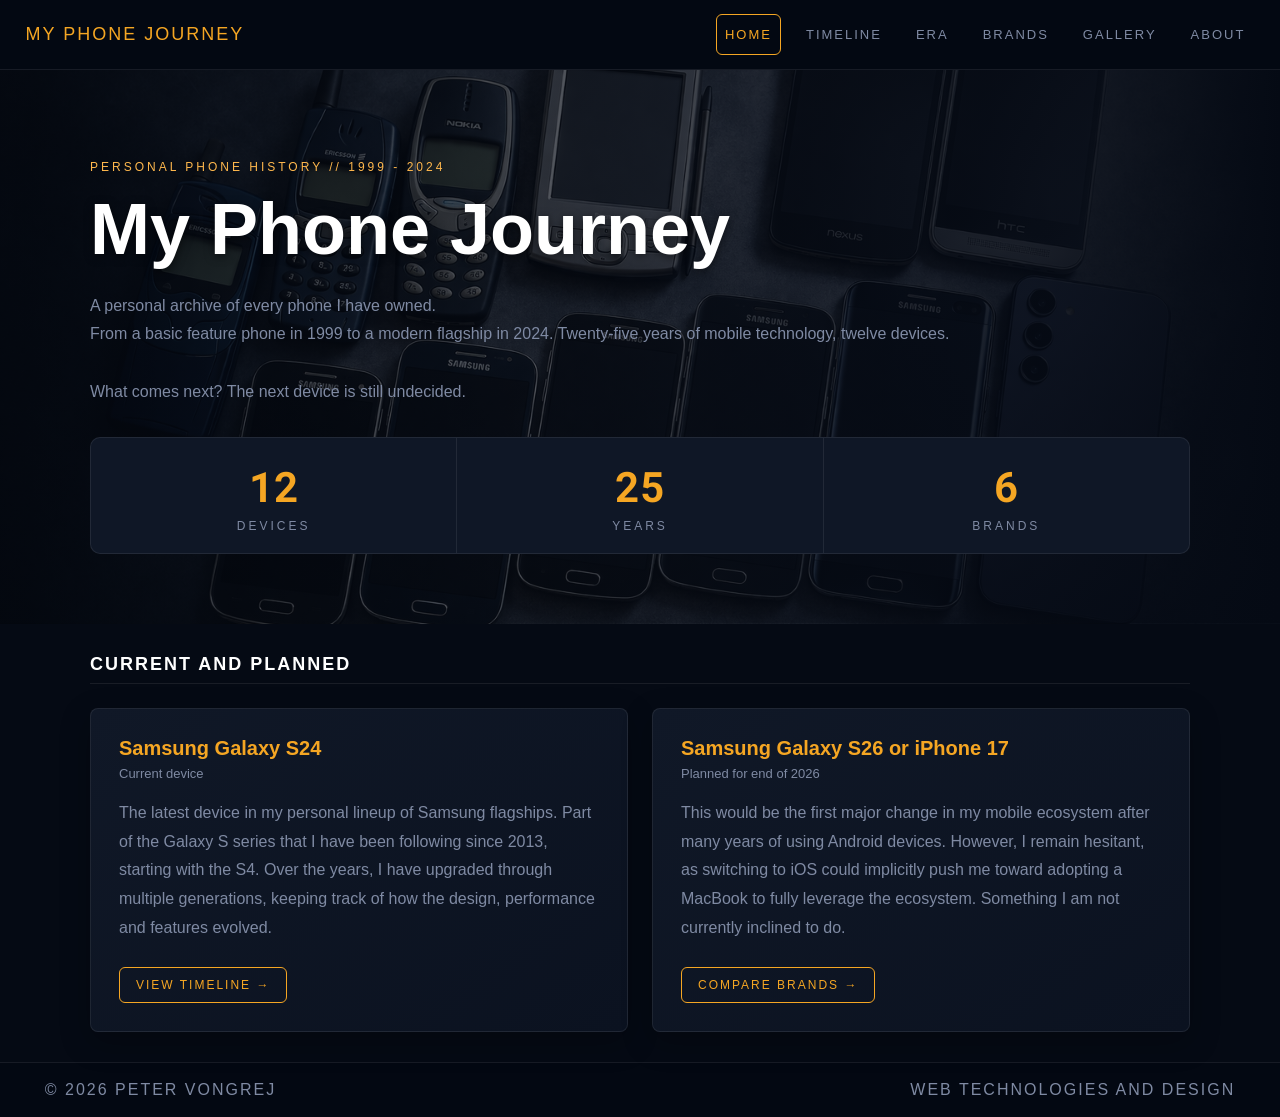
==== index.html @ 90888c67 "feature: Add footer and improve homepage layout and styling" ====
<!doctype html>
<html lang="en">
<head>
    <meta charset="UTF-8">
    <meta name="viewport" content="width=device-width, user-scalable=no, initial-scale=1.0, maximum-scale=1.0, minimum-scale=1.0">
    <title>Peter Vongrej - My Phone Journey</title>
    <link rel="stylesheet" href="css/styles.css">
    <link href="https://fonts.googleapis.com/css2?family=Roboto+Mono:wght@400;700&display=swap" rel="stylesheet">
</head>
<body>

<header class="header">
    <div class="header-container">
        <div class="header-title">My Phone Journey</div>
        <nav class="navigation">
            <a href="index.html" class="active">Home</a>
            <a href="timeline.html">Timeline</a>
            <a href="era.html">Era</a>
            <a href="brands.html">Brands</a>
            <a href="gallery.html">Gallery</a>
            <a href="about.html">About</a>
        </nav>
    </div>
</header>

<main>
    <section class="main">
        <div class="main-container">
            <p class="main-overline">Personal phone history // 1999 - 2024</p>

            <h1 class="main-title">
                My Phone Journey
            </h1>

            <p class="main-description">
                A personal archive of every phone I have owned.<br>
                From a basic feature phone in 1999 to a modern flagship in 2024. Twenty-five years of mobile technology, twelve devices.<br><br>
                What comes next? The next device is still undecided.
            </p>

            <div class="main-stats">
                <div class="main-stats-item">
                    <div class="main-stats-number">12</div>
                    <div class="main-stats-label">Devices</div>
                </div>

                <div class="main-stats-item">
                    <div class="main-stats-number">25</div>
                    <div class="main-stats-label">Years</div>
                </div>

                <div class="main-stats-item">
                    <div class="main-stats-number">6</div>
                    <div class="main-stats-label">Brands</div>
                </div>
            </div>

        </div>
    </section>

    <section class="devices">
        <div class="devices-container">
            <h2 class="devices-title">Current and Planned</h2>
            <div class="devices-divider"></div>

            <div class="devices-grid">
                <article class="devices-card">
                    <h3 class="devices-card-title">Samsung Galaxy S24</h3>
                    <p class="devices-card-meta">Current device</p>

                    <p class="devices-card-description">
                        The latest device in my personal lineup of Samsung flagships.
                        Part of the Galaxy S series that I have been following since 2013, starting with the S4.
                        Over the years, I have upgraded through multiple generations, keeping track of how the design, performance and features evolved.
                    </p>

                    <a href="timeline.html" class="devices-card-button">
                        View timeline →
                    </a>
                </article>

                <article class="devices-card">
                    <h3 class="devices-card-title">Samsung Galaxy S26 or iPhone 17</h3>
                    <p class="devices-card-meta">Planned for end of 2026</p>

                    <p class="devices-card-description">
                        This would be the first major change in my mobile ecosystem after many years of using Android devices.
                        However, I remain hesitant, as switching to iOS could implicitly push me toward adopting a MacBook to fully leverage the ecosystem.
                        Something I am not currently inclined to do.
                    </p>

                    <a href="brands.html" class="devices-card-button">
                        Compare brands →
                    </a>
                </article>
            </div>
        </div>
    </section>
</main>

<footer class="footer">
    <div class="footer-container">
        <div class="footer-left">© 2026 Peter Vongrej</div>
        <div class="footer-right">Web Technologies and Design</div>
    </div>
</footer>

</body>
</html>
---- css/styles.css ----
* {
    margin: 0;
    padding: 0;
    box-sizing: border-box;
}

body {
    font-family: Tahoma, Arial, sans-serif;
    background-color: #030812;
    color: #eaeaea;

}

.header {
    background-color: #030812;
    border-bottom: 1px solid #ffffff14;
    padding: 14px 0;
    text-transform: uppercase;
}

.header-container {
    width: 96%;
    max-width: 1600px;
    margin: 0 auto;

    display: flex;
    justify-content: space-between;
    align-items: center;
}

.header-title {
    color: #f5a623;
    font-size: 18px;
    letter-spacing: 2px;
    font-weight: normal;
}

.navigation {
    display: flex;
    align-items: center;
    gap: 16px;
}

.navigation a {
    color: #7f8aa3;
    text-decoration: none;
    font-size: 13px;
    letter-spacing: 2px;
    text-transform: uppercase;
    padding: 12px 8px;
    transition: 0.2s;
    border: 1px solid transparent;
    border-radius: 6px;
}

.navigation a:hover {
    color: #f5a623;
    border-color: #f5a623;
}

.navigation a.active {
    color: #f5a623;
    border: 1px solid #f5a623;
    border-radius: 6px;
}

.main {
    min-height: 520px;
    padding: 90px 0 70px 0;
    background-image:
            linear-gradient(to right, #050a14aa 40%, #050a14cc 60%, #050a14ff 100%),
            url("../images/main-bg.jpg");
    background-size: cover;
    background-position: center;
    background-repeat: no-repeat;
}

.main-container {
    width: 90%;
    max-width: 1100px;
    margin: 0 auto;
}

.main-overline {
    color: #ffb84d;
    font-size: 12px;
    text-transform: uppercase;
    letter-spacing: 3px;
    margin-bottom: 18px;
}

.main-title {
    color: #ffffff;
    font-size: 72px;
    line-height: 1.05;
    font-weight: bold;
    margin-bottom: 24px;
    text-shadow: 0 2px 10px #00000088;
}

.main-description {
    max-width: 900px;
    color: #7f8aa3;
    font-size: 16px;
    line-height: 1.8;
    margin-bottom: 20px;
}

.main-stats {
    display: flex;
    background-color: #0f1726;
    border: 1px solid #ffffff14;
    border-radius: 10px;
    overflow: hidden;
    margin-top: 30px;
}

.main-stats-item {
    flex: 1;
    text-align: center;
    padding: 20px 20px;
    border-right: 1px solid #ffffff14;
}

.main-stats-item:hover {
    background-color: #ffffff05;
}

.main-stats-item:last-child {
    border-right: none;
}

.main-stats-number {
    color: #f5a623;
    font-family: 'Roboto Mono', monospace;
    font-size: 42px;
    font-weight: bold;
    margin-bottom: 6px;
}

.main-stats-label {
    color: #7f8aa3;
    font-size: 12px;
    text-transform: uppercase;
    letter-spacing: 3px;
}

.devices {
    padding: 30px 0;
    background-color: #050a14;
}

.devices-container {
    width: 90%;
    max-width: 1100px;
    margin: 0 auto;
}

.devices-title {
    color: #ffffff;
    font-size: 18px;
    letter-spacing: 2px;
    text-transform: uppercase;
    margin-bottom: 8px;
}

.devices-divider {
    height: 1px;
    background-color: #ffffff14;
    margin-bottom: 24px;
}

.devices-grid {
    display: flex;
    gap: 24px;
}

.devices-card {
    flex: 1;
    background: linear-gradient(145deg, #101827, #0b1220);
    border: 1px solid #ffffff14;
    border-radius: 8px;
    padding: 28px;
    box-shadow: 0 10px 30px #00000040;
    transition: 0.2s;
    min-height: 260px;
    display: flex;
    flex-direction: column;
    }

.devices-card:hover {
    border-color: #f5a623;
    transform: translateY(-4px);
}

.devices-card-title {
    color: #f5a623;
    font-size: 20px;
    margin-bottom: 6px;
}

.devices-card-meta {
    color: #7f8aa3;
    font-size: 13px;
    margin-bottom: 18px;
}

.devices-card-description {
    color: #7f8aa3;
    font-size: 16px;
    line-height: 1.8;
    margin-bottom: 24px;
}

.devices-card-button {
    display: inline-block;
    color: #f5a623;
    text-decoration: none;
    text-transform: uppercase;
    letter-spacing: 2px;
    font-size: 12px;
    padding: 10px 16px;
    border: 1px solid #f5a623;
    border-radius: 6px;
    transition: 0.2s;

    margin-top: auto;
    align-self: flex-start;
}

.devices-card-button:hover {
    background-color: #f5a623;
    color: #050a14;
}

.footer {
    background: #030812;
    color: #7f8aa3;
    font-size: 16px;
    padding: 18px 20px;
    border-top: 1px solid #ffffff14;
    text-transform: uppercase;
    letter-spacing: 2px;
}

.footer-container {
    width: 96%;
    max-width: 1600px;
    margin: 0 auto;
    display: flex;
    justify-content: space-between;
    align-items: center;
}

@media (max-width: 800px) {
    .devices-grid {
        flex-direction: column;
    }
}
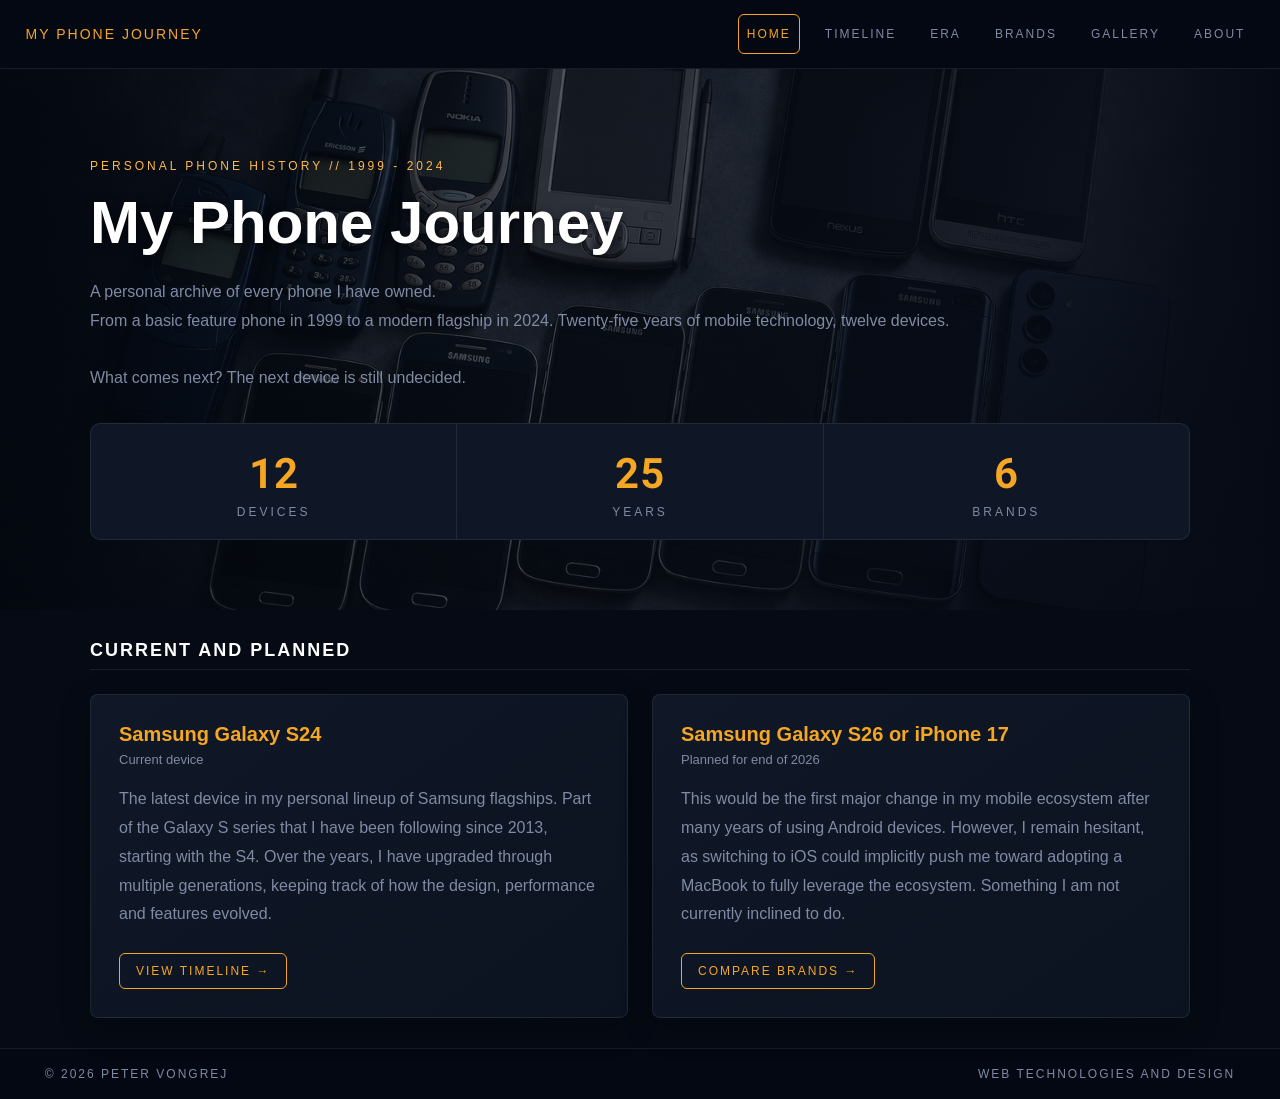
==== commit d6fb801d: "style: Add favicon to all pages" ====
--- a/index.html
+++ b/index.html
@@ -6,6 +6,7 @@
     <title>Peter Vongrej - My Phone Journey</title>
     <link rel="stylesheet" href="css/styles.css">
     <link href="https://fonts.googleapis.com/css2?family=Roboto+Mono:wght@400;700&display=swap" rel="stylesheet">
+    <link rel="icon" href="favicon.ico">
 </head>
 <body>
 
--- a/css/styles.css
+++ b/css/styles.css
@@ -30,7 +30,7 @@
 
 .header-title {
     color: #f5a623;
-    font-size: 18px;
+    font-size: 14px;
     letter-spacing: 2px;
     font-weight: normal;
 }
@@ -44,7 +44,7 @@
 .navigation a {
     color: #7f8aa3;
     text-decoration: none;
-    font-size: 13px;
+    font-size: 12px;
     letter-spacing: 2px;
     text-transform: uppercase;
     padding: 12px 8px;
@@ -91,7 +91,7 @@
 
 .main-title {
     color: #ffffff;
-    font-size: 72px;
+    font-size: 60px;
     line-height: 1.05;
     font-weight: bold;
     margin-bottom: 24px;
@@ -144,6 +144,7 @@
     text-transform: uppercase;
     letter-spacing: 3px;
 }
+
 
 .devices {
     padding: 30px 0;
@@ -233,10 +234,52 @@
     color: #050a14;
 }
 
+.page {
+    position: relative;
+    padding: 80px 0;
+    background-color: #050a14;
+    min-height: 520px;
+    overflow: hidden;
+}
+
+.page::before {
+    content: "";
+    position: absolute;
+    inset: 0;
+    background-image:
+            linear-gradient(#ffffff08 1px, transparent 1px),
+            linear-gradient(90deg, #ffffff08 1px, transparent 1px);
+    background-size: 36px 36px;
+    pointer-events: none;
+}
+
+.page-container {
+    width: 90%;
+    max-width: 1100px;
+    margin: 0 auto;
+    position: relative;
+    z-index: 1;
+}
+
+.page-title {
+    color: #ffffff;
+    font-size: 56px;
+    line-height: 1.1;
+    margin-bottom: 24px;
+}
+
+.page-description {
+    max-width: 780px;
+    color: #7f8aa3;
+    font-size: 16px;
+    line-height: 1.8;
+    margin-bottom: 16px;
+}
+
 .footer {
     background: #030812;
     color: #7f8aa3;
-    font-size: 16px;
+    font-size: 12px;
     padding: 18px 20px;
     border-top: 1px solid #ffffff14;
     text-transform: uppercase;
@@ -251,6 +294,8 @@
     justify-content: space-between;
     align-items: center;
 }
+
+
 
 @media (max-width: 800px) {
     .devices-grid {
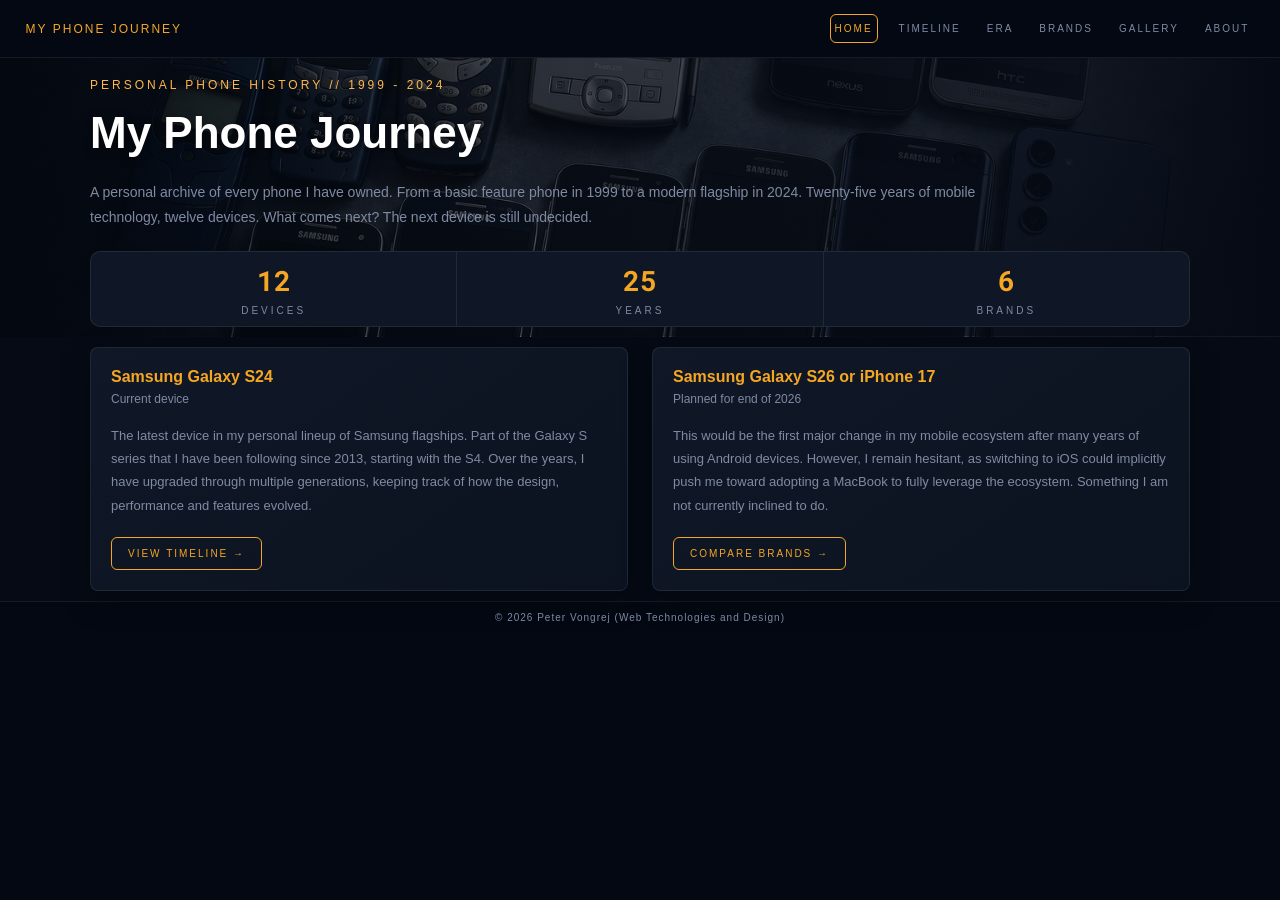
==== commit 1800a2f2: "style: Fine-tune spacing and layout balance" ====
--- a/index.html
+++ b/index.html
@@ -34,8 +34,9 @@
             </h1>
 
             <p class="main-description">
-                A personal archive of every phone I have owned.<br>
-                From a basic feature phone in 1999 to a modern flagship in 2024. Twenty-five years of mobile technology, twelve devices.<br><br>
+                A personal archive of every phone I have owned.
+                From a basic feature phone in 1999 to a modern flagship in 2024.
+                Twenty-five years of mobile technology, twelve devices.
                 What comes next? The next device is still undecided.
             </p>
 
@@ -61,8 +62,6 @@
 
     <section class="devices">
         <div class="devices-container">
-            <h2 class="devices-title">Current and Planned</h2>
-            <div class="devices-divider"></div>
 
             <div class="devices-grid">
                 <article class="devices-card">
@@ -101,8 +100,7 @@
 
 <footer class="footer">
     <div class="footer-container">
-        <div class="footer-left">© 2026 Peter Vongrej</div>
-        <div class="footer-right">Web Technologies and Design</div>
+        <p class="footer-text">© 2026 Peter Vongrej (Web Technologies and Design)</p>
     </div>
 </footer>
 
--- a/css/styles.css
+++ b/css/styles.css
@@ -30,7 +30,7 @@
 
 .header-title {
     color: #f5a623;
-    font-size: 14px;
+    font-size: 12px;
     letter-spacing: 2px;
     font-weight: normal;
 }
@@ -44,10 +44,10 @@
 .navigation a {
     color: #7f8aa3;
     text-decoration: none;
-    font-size: 12px;
+    font-size: 10px;
     letter-spacing: 2px;
     text-transform: uppercase;
-    padding: 12px 8px;
+    padding: 8px 4px;
     transition: 0.2s;
     border: 1px solid transparent;
     border-radius: 6px;
@@ -65,8 +65,8 @@
 }
 
 .main {
-    min-height: 520px;
-    padding: 90px 0 70px 0;
+/*    min-height: 280px; */
+    padding: 20px 0 10px 0;
     background-image:
             linear-gradient(to right, #050a14aa 40%, #050a14cc 60%, #050a14ff 100%),
             url("../images/main-bg.jpg");
@@ -91,7 +91,7 @@
 
 .main-title {
     color: #ffffff;
-    font-size: 60px;
+    font-size: 44px;
     line-height: 1.05;
     font-weight: bold;
     margin-bottom: 24px;
@@ -101,7 +101,7 @@
 .main-description {
     max-width: 900px;
     color: #7f8aa3;
-    font-size: 16px;
+    font-size: 14px;
     line-height: 1.8;
     margin-bottom: 20px;
 }
@@ -112,13 +112,13 @@
     border: 1px solid #ffffff14;
     border-radius: 10px;
     overflow: hidden;
-    margin-top: 30px;
+    margin-top: 20px;
 }
 
 .main-stats-item {
     flex: 1;
     text-align: center;
-    padding: 20px 20px;
+    padding: 10px 10px;
     border-right: 1px solid #ffffff14;
 }
 
@@ -133,21 +133,21 @@
 .main-stats-number {
     color: #f5a623;
     font-family: 'Roboto Mono', monospace;
-    font-size: 42px;
+    font-size: 28px;
     font-weight: bold;
     margin-bottom: 6px;
 }
 
 .main-stats-label {
     color: #7f8aa3;
-    font-size: 12px;
+    font-size: 10px;
     text-transform: uppercase;
     letter-spacing: 3px;
 }
 
 
 .devices {
-    padding: 30px 0;
+    padding: 10px 0;
     background-color: #050a14;
 }
 
@@ -155,20 +155,6 @@
     width: 90%;
     max-width: 1100px;
     margin: 0 auto;
-}
-
-.devices-title {
-    color: #ffffff;
-    font-size: 18px;
-    letter-spacing: 2px;
-    text-transform: uppercase;
-    margin-bottom: 8px;
-}
-
-.devices-divider {
-    height: 1px;
-    background-color: #ffffff14;
-    margin-bottom: 24px;
 }
 
 .devices-grid {
@@ -181,10 +167,10 @@
     background: linear-gradient(145deg, #101827, #0b1220);
     border: 1px solid #ffffff14;
     border-radius: 8px;
-    padding: 28px;
+    padding: 20px;
     box-shadow: 0 10px 30px #00000040;
     transition: 0.2s;
-    min-height: 260px;
+    min-height: 180px;
     display: flex;
     flex-direction: column;
     }
@@ -196,21 +182,21 @@
 
 .devices-card-title {
     color: #f5a623;
-    font-size: 20px;
+    font-size: 16px;
     margin-bottom: 6px;
 }
 
 .devices-card-meta {
     color: #7f8aa3;
+    font-size: 12px;
+    margin-bottom: 18px;
+}
+
+.devices-card-description {
+    color: #7f8aa3;
     font-size: 13px;
-    margin-bottom: 18px;
-}
-
-.devices-card-description {
-    color: #7f8aa3;
-    font-size: 16px;
     line-height: 1.8;
-    margin-bottom: 24px;
+    margin-bottom: 20px;
 }
 
 .devices-card-button {
@@ -219,7 +205,7 @@
     text-decoration: none;
     text-transform: uppercase;
     letter-spacing: 2px;
-    font-size: 12px;
+    font-size: 10px;
     padding: 10px 16px;
     border: 1px solid #f5a623;
     border-radius: 6px;
@@ -236,9 +222,8 @@
 
 .page {
     position: relative;
-    padding: 80px 0;
+    padding: 20px 0 10px 0;
     background-color: #050a14;
-    min-height: 520px;
     overflow: hidden;
 }
 
@@ -263,15 +248,15 @@
 
 .page-title {
     color: #ffffff;
-    font-size: 56px;
+    font-size: 44px;
     line-height: 1.1;
-    margin-bottom: 24px;
+    margin-bottom: 20px;
 }
 
 .page-description {
     max-width: 780px;
     color: #7f8aa3;
-    font-size: 16px;
+    font-size: 14px;
     line-height: 1.8;
     margin-bottom: 16px;
 }
@@ -279,25 +264,52 @@
 .footer {
     background: #030812;
     color: #7f8aa3;
-    font-size: 12px;
-    padding: 18px 20px;
+    font-size: 10px;
+    padding: 10px 10px;
     border-top: 1px solid #ffffff14;
-    text-transform: uppercase;
-    letter-spacing: 2px;
+/*    text-transform: uppercase;*/
+    letter-spacing: 1px;
+    text-align: center;
 }
 
 .footer-container {
     width: 96%;
     max-width: 1600px;
     margin: 0 auto;
-    display: flex;
-    justify-content: space-between;
-    align-items: center;
-}
-
-
-
+}
+
+/* phone optimalization */
 @media (max-width: 800px) {
+    .main-title {
+        font-size: 36px;
+    }
+
+    .page-title {
+        font-size: 32px;
+    }
+
+    .header-container {
+        flex-direction: column;
+        align-items: flex-start;
+        gap: 16px;
+    }
+
+    .header-title {
+        font-size: 16px;
+        letter-spacing: 1px;
+    }
+
+    .navigation {
+        flex-wrap: wrap;
+        gap: 10px;
+    }
+
+    .navigation a {
+        font-size: 12px;
+        letter-spacing: 1px;
+        padding: 10px 8px;
+    }
+
     .devices-grid {
         flex-direction: column;
     }
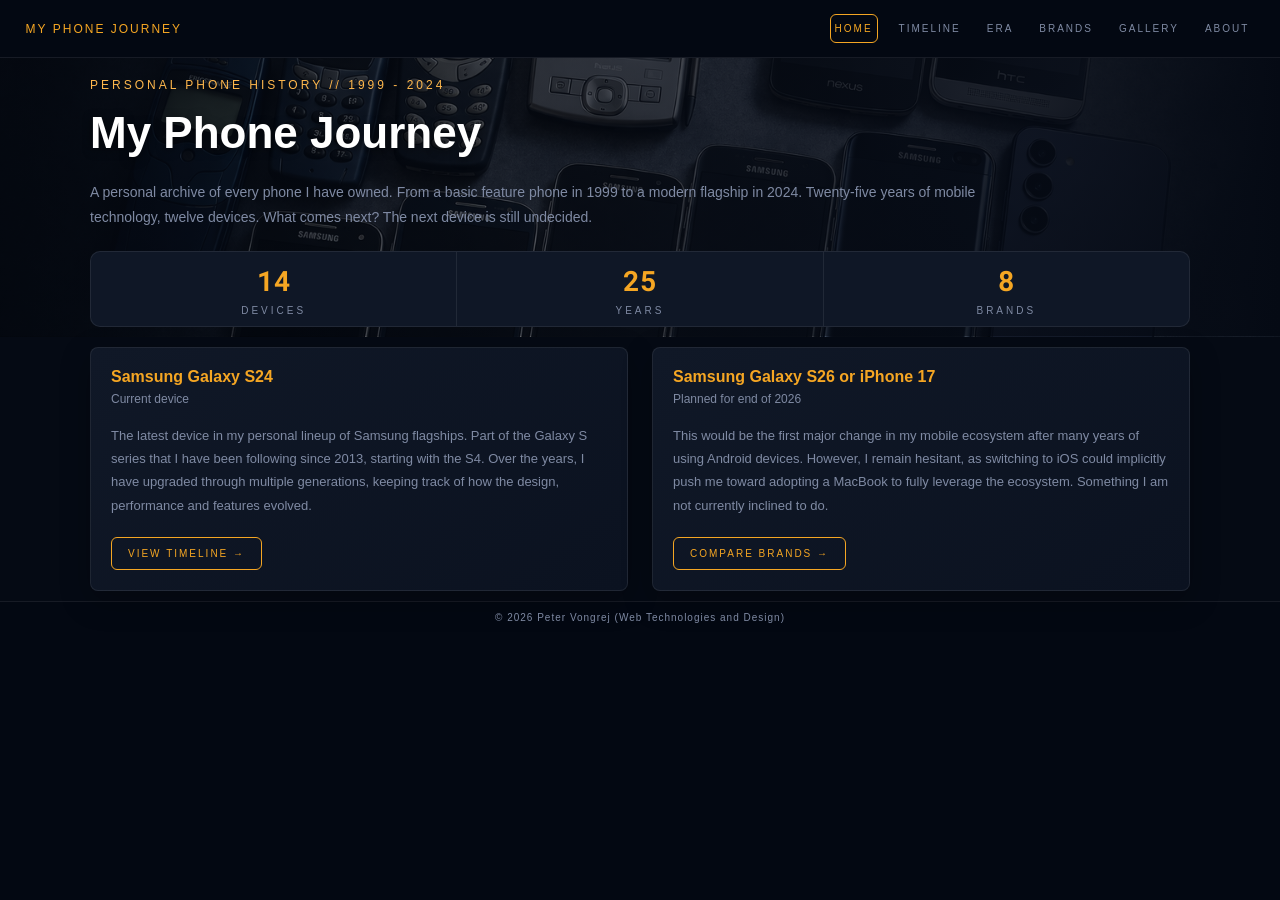
==== commit a2dd97e5: "feature: Implement timeline layout with styled items" ====
--- a/index.html
+++ b/index.html
@@ -13,6 +13,15 @@
 <header class="header">
     <div class="header-container">
         <div class="header-title">My Phone Journey</div>
+
+        <input type="checkbox" id="menu-toggle" class="menu-checkbox">
+
+        <label for="menu-toggle" class="menu-button">
+            <span></span>
+            <span></span>
+            <span></span>
+        </label>
+
         <nav class="navigation">
             <a href="index.html" class="active">Home</a>
             <a href="timeline.html">Timeline</a>
@@ -42,7 +51,7 @@
 
             <div class="main-stats">
                 <div class="main-stats-item">
-                    <div class="main-stats-number">12</div>
+                    <div class="main-stats-number">14</div>
                     <div class="main-stats-label">Devices</div>
                 </div>
 
@@ -52,7 +61,7 @@
                 </div>
 
                 <div class="main-stats-item">
-                    <div class="main-stats-number">6</div>
+                    <div class="main-stats-number">8</div>
                     <div class="main-stats-label">Brands</div>
                 </div>
             </div>
--- a/css/styles.css
+++ b/css/styles.css
@@ -64,8 +64,32 @@
     border-radius: 6px;
 }
 
+.menu-checkbox {
+    display: none;
+}
+
+.menu-button {
+    display: none;
+    width: 44px;
+    height: 44px;
+    border: 1px solid #f5a623;
+    border-radius: 6px;
+    cursor: pointer;
+    align-items: center;
+    justify-content: center;
+    flex-direction: column;
+    gap: 5px;
+}
+
+.menu-button span {
+    display: block;
+    width: 18px;
+    height: 2px;
+    background-color: #f5a623;
+    border-radius: 2px;
+}
+
 .main {
-/*    min-height: 280px; */
     padding: 20px 0 10px 0;
     background-image:
             linear-gradient(to right, #050a14aa 40%, #050a14cc 60%, #050a14ff 100%),
@@ -261,6 +285,55 @@
     margin-bottom: 16px;
 }
 
+.timeline-section {
+    margin-top: 0px;
+}
+
+.timeline-list {
+    position: relative;
+    padding-left: 40px;
+}
+
+.timeline-list::before {
+    content: "";
+    position: absolute;
+    left: 19px;
+    top: 0;
+    bottom: 0;
+    width: 2px;
+    background-color: #ffffff14;
+}
+
+.timeline-item {
+    position: relative;
+    display: flex;
+    align-items: center;
+    gap: 10px;
+    padding: 10px 0;
+}
+
+.timeline-item::before {
+    content: "";
+    position: absolute;
+    left: -24px;
+    width: 8px;
+    height: 8px;
+    background-color: #f5a623;
+    border-radius: 50%;
+}
+
+.timeline-year {
+    color: #f5a623;
+    font-family: 'Roboto Mono', monospace;
+    font-size: 14px;
+    min-width: 60px;
+}
+
+.timeline-device {
+    color: #eaeaea;
+    font-size: 16px;
+}
+
 .footer {
     background: #030812;
     color: #7f8aa3;
@@ -278,8 +351,11 @@
     margin: 0 auto;
 }
 
+
+
 /* phone optimalization */
 @media (max-width: 800px) {
+
     .main-title {
         font-size: 36px;
     }
@@ -289,25 +365,42 @@
     }
 
     .header-container {
-        flex-direction: column;
-        align-items: flex-start;
-        gap: 16px;
+        flex-wrap: wrap;
+        align-items: center;
+        gap: 10px;
     }
 
     .header-title {
         font-size: 16px;
         letter-spacing: 1px;
-    }
-
+        flex: 1;
+    }
+
+    /* zobraz hamburger */
+    .menu-button {
+        display: flex;
+    }
+
+    /* skry menu defaultne */
     .navigation {
-        flex-wrap: wrap;
-        gap: 10px;
+        display: none;
+        width: 100%;
+        flex-direction: column;
+        align-items: flex-start;
+        gap: 8px;
+        margin-top: 8px;
     }
 
     .navigation a {
+        width: 100%;
         font-size: 12px;
         letter-spacing: 1px;
-        padding: 10px 8px;
+        padding: 10px 12px;
+    }
+
+    /* toggle cez checkbox */
+    .menu-checkbox:checked ~ .navigation {
+        display: flex;
     }
 
     .devices-grid {
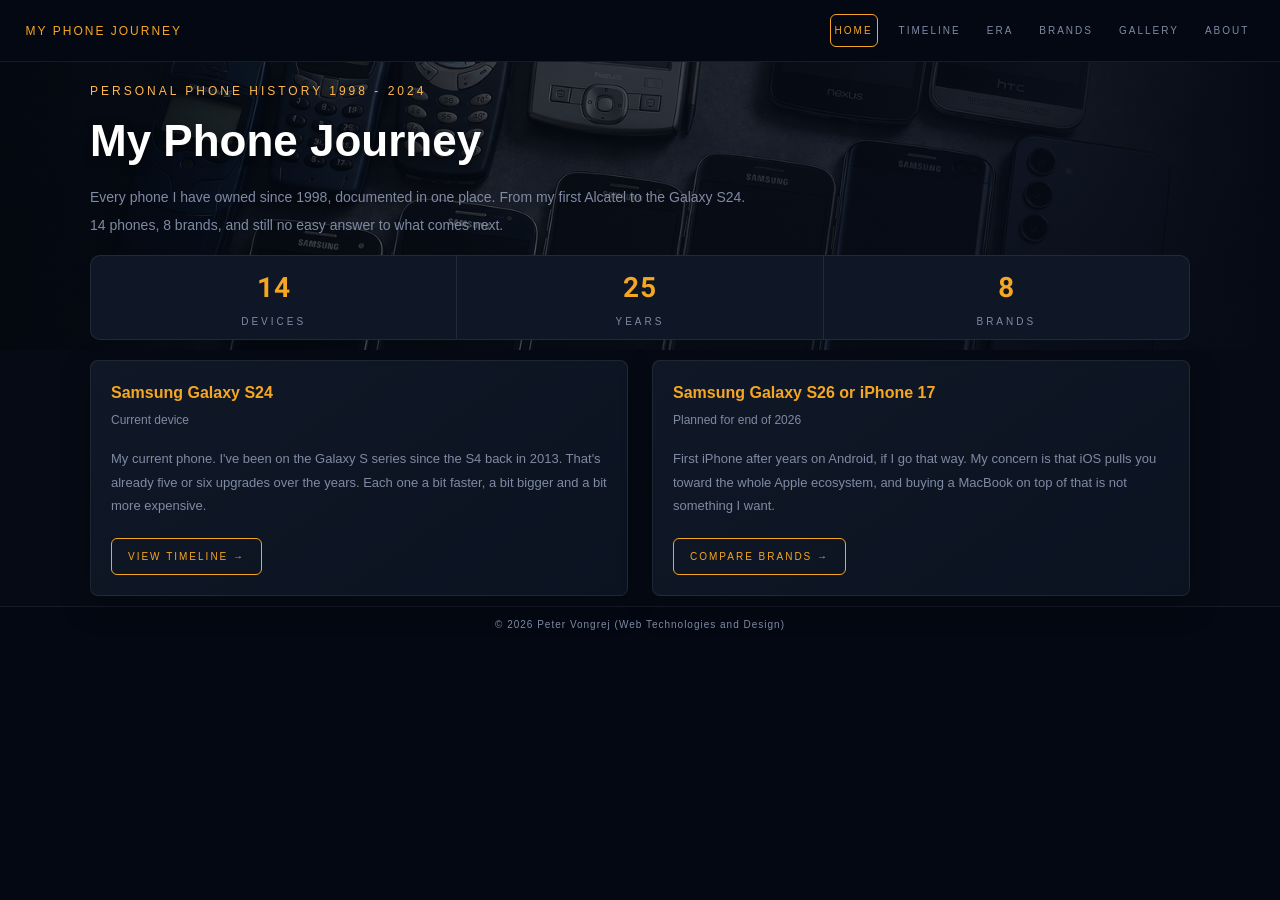
==== commit b4898705: "feature: Add AJAX phone data table" ====
--- a/index.html
+++ b/index.html
@@ -2,8 +2,8 @@
 <html lang="en">
 <head>
     <meta charset="UTF-8">
-    <meta name="viewport" content="width=device-width, user-scalable=no, initial-scale=1.0, maximum-scale=1.0, minimum-scale=1.0">
-    <title>Peter Vongrej - My Phone Journey</title>
+    <meta name="viewport" content="width=device-width, initial-scale=1.0">
+    <title>My Phone Journey</title>
     <link rel="stylesheet" href="css/styles.css">
     <link href="https://fonts.googleapis.com/css2?family=Roboto+Mono:wght@400;700&display=swap" rel="stylesheet">
     <link rel="icon" href="favicon.ico">
@@ -12,7 +12,9 @@
 
 <header class="header">
     <div class="header-container">
-        <div class="header-title">My Phone Journey</div>
+        <div class="header-title">
+            <a href="index.html">My Phone Journey</a>
+        </div>
 
         <input type="checkbox" id="menu-toggle" class="menu-checkbox">
 
@@ -36,17 +38,18 @@
 <main>
     <section class="main">
         <div class="main-container">
-            <p class="main-overline">Personal phone history // 1999 - 2024</p>
+            <p class="main-overline">Personal phone history 1998 - 2024</p>
 
             <h1 class="main-title">
                 My Phone Journey
             </h1>
 
             <p class="main-description">
-                A personal archive of every phone I have owned.
-                From a basic feature phone in 1999 to a modern flagship in 2024.
-                Twenty-five years of mobile technology, twelve devices.
-                What comes next? The next device is still undecided.
+                Every phone I have owned since 1998, documented in one place. From my first Alcatel to the Galaxy S24.
+            </p>
+
+            <p class="main-description main-description-second">
+                14 phones, 8 brands, and still no easy answer to what comes next.
             </p>
 
             <div class="main-stats">
@@ -78,9 +81,9 @@
                     <p class="devices-card-meta">Current device</p>
 
                     <p class="devices-card-description">
-                        The latest device in my personal lineup of Samsung flagships.
-                        Part of the Galaxy S series that I have been following since 2013, starting with the S4.
-                        Over the years, I have upgraded through multiple generations, keeping track of how the design, performance and features evolved.
+                        My current phone. I've been on the Galaxy S series since the S4 back in 2013.
+                        That's already five or six upgrades over the years.
+                        Each one a bit faster, a bit bigger and a bit more expensive.
                     </p>
 
                     <a href="timeline.html" class="devices-card-button">
@@ -93,9 +96,9 @@
                     <p class="devices-card-meta">Planned for end of 2026</p>
 
                     <p class="devices-card-description">
-                        This would be the first major change in my mobile ecosystem after many years of using Android devices.
-                        However, I remain hesitant, as switching to iOS could implicitly push me toward adopting a MacBook to fully leverage the ecosystem.
-                        Something I am not currently inclined to do.
+                        First iPhone after years on Android, if I go that way.
+                        My concern is that iOS pulls you toward the whole Apple ecosystem,
+                        and buying a MacBook on top of that is not something I want.
                     </p>
 
                     <a href="brands.html" class="devices-card-button">
--- a/css/styles.css
+++ b/css/styles.css
@@ -8,7 +8,15 @@
     font-family: Tahoma, Arial, sans-serif;
     background-color: #030812;
     color: #eaeaea;
-
+    line-height: 1.5;
+}
+
+/* images and video should not overflow */
+img,
+video,
+iframe {
+    max-width: 100%;
+    height: auto;
 }
 
 .header {
@@ -24,52 +32,35 @@
     margin: 0 auto;
 
     display: flex;
-    justify-content: space-between;
+    flex-wrap: wrap;
     align-items: center;
+    gap: 10px;
 }
 
 .header-title {
     color: #f5a623;
-    font-size: 12px;
-    letter-spacing: 2px;
+    font-size: 16px;
+    letter-spacing: 1px;
     font-weight: normal;
-}
-
-.navigation {
-    display: flex;
-    align-items: center;
-    gap: 16px;
-}
-
-.navigation a {
-    color: #7f8aa3;
+    flex: 1;
+}
+
+.header-title a,
+a.header-title {
+    color: inherit;
     text-decoration: none;
-    font-size: 10px;
-    letter-spacing: 2px;
-    text-transform: uppercase;
-    padding: 8px 4px;
-    transition: 0.2s;
-    border: 1px solid transparent;
-    border-radius: 6px;
-}
-
-.navigation a:hover {
-    color: #f5a623;
-    border-color: #f5a623;
-}
-
-.navigation a.active {
-    color: #f5a623;
-    border: 1px solid #f5a623;
-    border-radius: 6px;
-}
-
+}
+
+/* checkbox used to toggle nav on mobile */
 .menu-checkbox {
-    display: none;
-}
-
+    position: absolute;
+    opacity: 0;
+    pointer-events: none;
+}
+
+/* hamburger icon */
 .menu-button {
-    display: none;
+    display: flex;
     width: 44px;
     height: 44px;
     border: 1px solid #f5a623;
@@ -89,6 +80,55 @@
     border-radius: 2px;
 }
 
+/* nav is hidden by default on mobile, shown when checkbox is checked */
+.navigation {
+    display: none;
+    width: 100%;
+    flex-direction: column;
+    align-items: flex-start;
+    gap: 8px;
+    margin-top: 8px;
+}
+
+.navigation a {
+    width: 100%;
+    color: #7f8aa3;
+    text-decoration: none;
+    font-size: 12px;
+    letter-spacing: 1px;
+    text-transform: uppercase;
+    padding: 10px 12px;
+    transition: 0.2s;
+    border: 1px solid transparent;
+    border-radius: 6px;
+}
+
+.navigation a:hover,
+.navigation a:focus-visible {
+    color: #f5a623;
+    border-color: #f5a623;
+    outline: none;
+}
+
+.navigation a.active {
+    color: #f5a623;
+    border: 1px solid #f5a623;
+    border-radius: 6px;
+}
+
+/* keyboard focus styles */
+.menu-button:focus-visible,
+.navigation a:focus-visible,
+.devices-card-button:focus-visible {
+    outline: 2px solid #f5a623;
+    outline-offset: 3px;
+}
+
+/* checkbox menu */
+.menu-checkbox:checked ~ .navigation {
+    display: flex;
+}
+
 .main {
     padding: 20px 0 10px 0;
     background-image:
@@ -115,7 +155,7 @@
 
 .main-title {
     color: #ffffff;
-    font-size: 44px;
+    font-size: 36px;
     line-height: 1.05;
     font-weight: bold;
     margin-bottom: 24px;
@@ -126,12 +166,14 @@
     max-width: 900px;
     color: #7f8aa3;
     font-size: 14px;
-    line-height: 1.8;
-    margin-bottom: 20px;
-}
-
+    line-height: 1.4;
+    margin-bottom: 8px;
+}
+
+/* quick stats bar */
 .main-stats {
     display: flex;
+    flex-direction: column;
     background-color: #0f1726;
     border: 1px solid #ffffff14;
     border-radius: 10px;
@@ -143,7 +185,7 @@
     flex: 1;
     text-align: center;
     padding: 10px 10px;
-    border-right: 1px solid #ffffff14;
+    border-bottom: 1px solid #ffffff14;
 }
 
 .main-stats-item:hover {
@@ -151,7 +193,7 @@
 }
 
 .main-stats-item:last-child {
-    border-right: none;
+    border-bottom: none;
 }
 
 .main-stats-number {
@@ -169,7 +211,6 @@
     letter-spacing: 3px;
 }
 
-
 .devices {
     padding: 10px 0;
     background-color: #050a14;
@@ -183,6 +224,7 @@
 
 .devices-grid {
     display: flex;
+    flex-direction: column;
     gap: 24px;
 }
 
@@ -197,7 +239,7 @@
     min-height: 180px;
     display: flex;
     flex-direction: column;
-    }
+}
 
 .devices-card:hover {
     border-color: #f5a623;
@@ -223,6 +265,7 @@
     margin-bottom: 20px;
 }
 
+/* button pushed to bottom of card with margin-top auto */
 .devices-card-button {
     display: inline-block;
     color: #f5a623;
@@ -234,15 +277,17 @@
     border: 1px solid #f5a623;
     border-radius: 6px;
     transition: 0.2s;
-
     margin-top: auto;
     align-self: flex-start;
 }
 
-.devices-card-button:hover {
+.devices-card-button:hover,
+.devices-card-button:focus-visible {
     background-color: #f5a623;
     color: #050a14;
-}
+    outline: none;
+}
+
 
 .page {
     position: relative;
@@ -251,6 +296,7 @@
     overflow: hidden;
 }
 
+/* subtle grid overlay */
 .page::before {
     content: "";
     position: absolute;
@@ -272,7 +318,7 @@
 
 .page-title {
     color: #ffffff;
-    font-size: 44px;
+    font-size: 32px;
     line-height: 1.1;
     margin-bottom: 20px;
 }
@@ -282,11 +328,32 @@
     color: #7f8aa3;
     font-size: 14px;
     line-height: 1.8;
-    margin-bottom: 16px;
-}
+    margin-bottom: 10px;
+}
+
+
 
 .timeline-section {
-    margin-top: 0px;
+    position: relative;
+    padding: 0px 0 0px 0;
+    background-color: #050a14;
+    overflow: hidden;
+}
+
+.timeline-section::before {
+    content: "";
+    position: absolute;
+    inset: 0;
+    background-image:
+            linear-gradient(#ffffff08 1px, transparent 1px),
+            linear-gradient(90deg, #ffffff08 1px, transparent 1px);
+    background-size: 36px 36px;
+    pointer-events: none;
+}
+
+.timeline-section .page-container {
+    position: relative;
+    z-index: 1;
 }
 
 .timeline-list {
@@ -294,6 +361,7 @@
     padding-left: 40px;
 }
 
+/* vertical line */
 .timeline-list::before {
     content: "";
     position: absolute;
@@ -312,6 +380,7 @@
     padding: 10px 0;
 }
 
+/* dot on the line */
 .timeline-item::before {
     content: "";
     position: absolute;
@@ -331,8 +400,63 @@
 
 .timeline-device {
     color: #eaeaea;
-    font-size: 16px;
-}
+    font-size: 14px;
+}
+
+
+
+.table-wrapper {
+    margin-top: 20px;
+    overflow-x: auto;
+    border: 1px solid #ffffff14;
+    border-radius: 8px;
+    background-color: #0b1220;
+}
+
+.phones-table {
+    width: 100%;
+    min-width: 900px;
+    border-collapse: collapse;
+}
+
+.phones-table th,
+.phones-table td {
+    padding: 10px 12px;
+    text-align: left;
+    border-bottom: 1px solid #ffffff14;
+    font-size: 12px;
+    white-space: nowrap;
+}
+
+.phones-table th {
+    color: #f5a623;
+    background-color: #101827;
+    text-transform: uppercase;
+    letter-spacing: 1px;
+    font-size: 10px;
+}
+
+.phones-table td {
+    color: #eaeaea;
+}
+
+.phones-table tbody tr:hover {
+    background-color: #ffffff05;
+}
+
+#load-data-button {
+    margin-top: 10px;
+    margin-bottom: 20px;
+    background: transparent;
+    cursor: pointer;
+}
+
+#load-data-button:disabled {
+    opacity: 0.6;
+    cursor: default;
+}
+
+
 
 .footer {
     background: #030812;
@@ -340,7 +464,6 @@
     font-size: 10px;
     padding: 10px 10px;
     border-top: 1px solid #ffffff14;
-/*    text-transform: uppercase;*/
     letter-spacing: 1px;
     text-align: center;
 }
@@ -351,59 +474,75 @@
     margin: 0 auto;
 }
 
-
-
-/* phone optimalization */
-@media (max-width: 800px) {
+/* desktop */
+
+@media (min-width: 800px) {
+    .header-container {
+        flex-wrap: nowrap;
+        justify-content: space-between;
+        gap: 0;
+    }
+
+    .header-title {
+        font-size: 12px;
+        letter-spacing: 2px;
+        flex: 0 0 auto;
+    }
+
+    /* hide hamburger on desktop */
+    .menu-button {
+        display: none;
+    }
+
+    .navigation {
+        display: flex;
+        width: auto;
+        flex-direction: row;
+        align-items: center;
+        gap: 16px;
+        margin-top: 0;
+    }
+
+    .navigation a {
+        width: auto;
+        font-size: 10px;
+        letter-spacing: 2px;
+        padding: 8px 4px;
+    }
 
     .main-title {
-        font-size: 36px;
+        font-size: 44px;
     }
 
     .page-title {
-        font-size: 32px;
-    }
-
-    .header-container {
-        flex-wrap: wrap;
-        align-items: center;
-        gap: 10px;
-    }
-
-    .header-title {
-        font-size: 16px;
-        letter-spacing: 1px;
-        flex: 1;
-    }
-
-    /* zobraz hamburger */
-    .menu-button {
-        display: flex;
-    }
-
-    /* skry menu defaultne */
-    .navigation {
-        display: none;
-        width: 100%;
-        flex-direction: column;
-        align-items: flex-start;
-        gap: 8px;
-        margin-top: 8px;
-    }
-
-    .navigation a {
-        width: 100%;
-        font-size: 12px;
-        letter-spacing: 1px;
-        padding: 10px 12px;
-    }
-
-    /* toggle cez checkbox */
-    .menu-checkbox:checked ~ .navigation {
-        display: flex;
+        font-size: 44px;
+    }
+
+    /* stats become horizontal row */
+    .main-stats {
+        flex-direction: row;
+    }
+
+    .main-stats-item {
+        border-bottom: none;
+        border-right: 1px solid #ffffff14;
+    }
+
+    .main-stats-item:last-child {
+        border-right: none;
     }
 
     .devices-grid {
-        flex-direction: column;
+        flex-direction: row;
+    }
+
+    .phones-table th,
+    .phones-table td {
+        padding: 12px 14px;
+        font-size: 13px;
+    }
+
+    .phones-table th {
+        font-size: 11px;
     }
 }
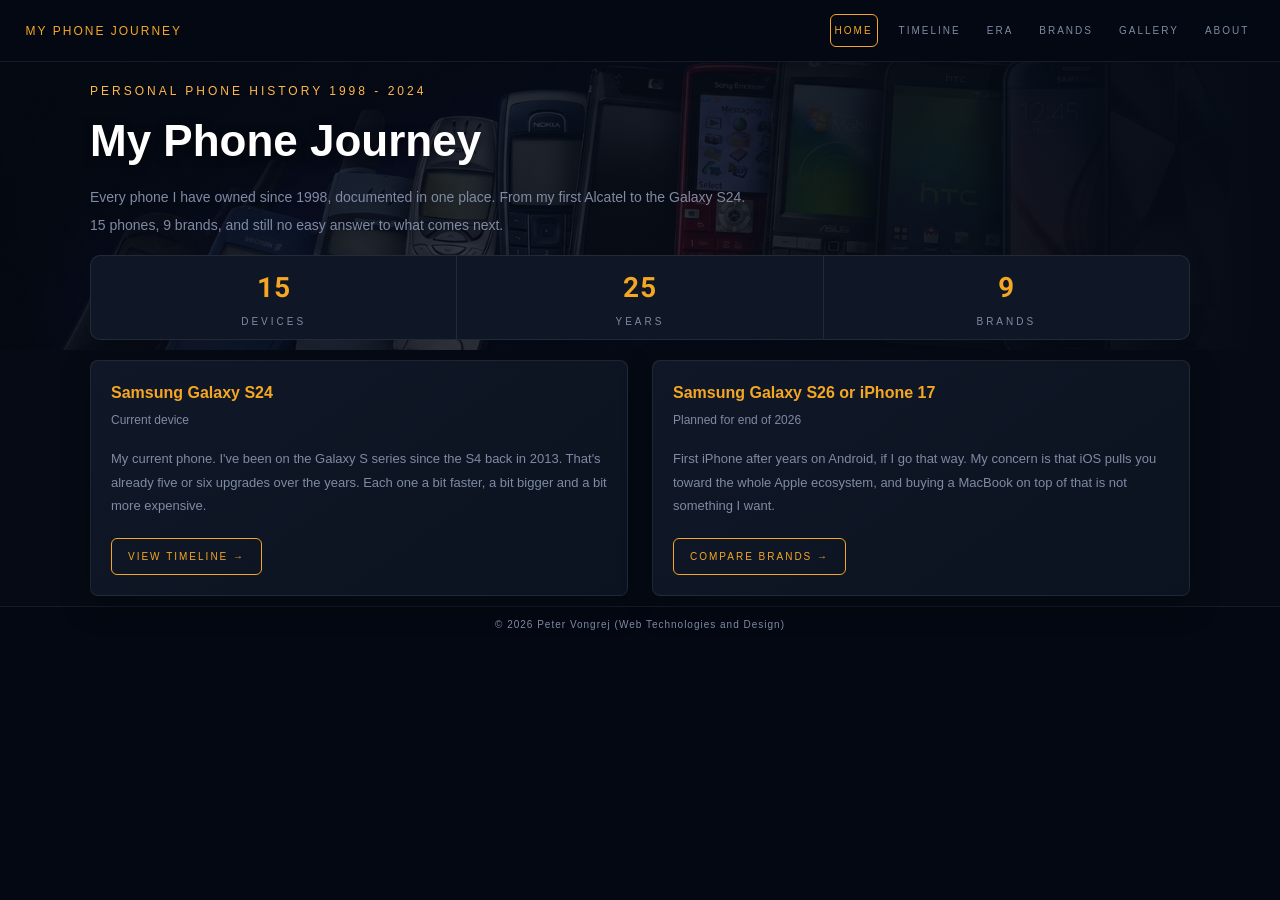
==== commit c6d80a66: "fix: Add missing Asus P750 across project" ====
--- a/index.html
+++ b/index.html
@@ -49,12 +49,12 @@
             </p>
 
             <p class="main-description main-description-second">
-                14 phones, 8 brands, and still no easy answer to what comes next.
+                15 phones, 9 brands, and still no easy answer to what comes next.
             </p>
 
             <div class="main-stats">
                 <div class="main-stats-item">
-                    <div class="main-stats-number">14</div>
+                    <div class="main-stats-number">15</div>
                     <div class="main-stats-label">Devices</div>
                 </div>
 
@@ -64,7 +64,7 @@
                 </div>
 
                 <div class="main-stats-item">
-                    <div class="main-stats-number">8</div>
+                    <div class="main-stats-number">9</div>
                     <div class="main-stats-label">Brands</div>
                 </div>
             </div>
--- a/css/styles.css
+++ b/css/styles.css
@@ -288,7 +288,6 @@
     outline: none;
 }
 
-
 .page {
     position: relative;
     padding: 20px 0 10px 0;
@@ -324,18 +323,16 @@
 }
 
 .page-description {
-    max-width: 780px;
+    max-width: 1100px;
     color: #7f8aa3;
     font-size: 14px;
     line-height: 1.8;
     margin-bottom: 10px;
 }
 
-
-
 .timeline-section {
     position: relative;
-    padding: 0px 0 0px 0;
+    padding: 0;
     background-color: #050a14;
     overflow: hidden;
 }
@@ -403,8 +400,6 @@
     font-size: 14px;
 }
 
-
-
 .table-wrapper {
     margin-top: 20px;
     overflow-x: auto;
@@ -444,6 +439,14 @@
     background-color: #ffffff05;
 }
 
+.era-grid {
+    flex-wrap: wrap;
+}
+
+.era-grid .devices-card {
+    min-width: 260px;
+}
+
 #load-data-button {
     margin-top: 10px;
     margin-bottom: 20px;
@@ -456,7 +459,150 @@
     cursor: default;
 }
 
-
+/* gallery */
+
+.gallery-grid {
+    display: grid;
+    grid-template-columns: 1fr;
+    gap: 24px;
+}
+
+.gallery-card {
+    background: linear-gradient(145deg, #101827, #0b1220);
+    border: 1px solid #ffffff14;
+    border-radius: 8px;
+    padding: 14px;
+    box-shadow: 0 10px 30px #00000040;
+    transition: 0.2s;
+}
+
+.gallery-card:hover {
+    border-color: #f5a623;
+    transform: translateY(-4px);
+}
+
+.gallery-card img {
+    width: 100%;
+    height: 220px;
+    object-fit: contain;
+    background: radial-gradient(circle at center, #111827, #050a14);
+    border-radius: 6px;
+    margin-bottom: 12px;
+    cursor: pointer;
+}
+
+.gallery-card h3 {
+    color: #f5a623;
+    font-size: 14px;
+    margin-bottom: 6px;
+}
+
+.gallery-card p {
+    color: #7f8aa3;
+    font-size: 12px;
+}
+
+/* lightbox */
+
+.lightbox-modal {
+    display: none;
+    position: fixed;
+    z-index: 10;
+    padding-top: 40px;
+    left: 0;
+    top: 0;
+    width: 100%;
+    height: 100%;
+    overflow: auto;
+    background-color: #000000ee;
+}
+
+.lightbox-content {
+    position: relative;
+    background-color: #0b1220;
+    margin: auto;
+    padding: 20px;
+    width: 90%;
+    max-width: 900px;
+    border: 1px solid #ffffff14;
+    border-radius: 8px;
+}
+
+.lightbox-slide {
+    display: none;
+}
+
+.lightbox-slide img {
+    width: 100%;
+    max-height: 70vh;
+    object-fit: contain;
+    background-color: #050a14;
+    border-radius: 6px;
+}
+
+.lightbox-close {
+    color: #ffffff;
+    position: absolute;
+    top: 18px;
+    right: 30px;
+    font-size: 36px;
+    font-weight: bold;
+    cursor: pointer;
+    z-index: 11;
+}
+
+.lightbox-close:hover,
+.lightbox-close:focus {
+    color: #f5a623;
+}
+
+.lightbox-prev,
+.lightbox-next {
+    cursor: pointer;
+    position: absolute;
+    top: 50%;
+    padding: 16px;
+    margin-top: -40px;
+    color: #ffffff;
+    font-weight: bold;
+    font-size: 28px;
+    transition: 0.2s;
+    user-select: none;
+    text-decoration: none;
+}
+
+.lightbox-next {
+    right: 20px;
+}
+
+.lightbox-prev {
+    left: 20px;
+}
+
+.lightbox-prev:hover,
+.lightbox-next:hover {
+    color: #f5a623;
+}
+
+.lightbox-number {
+    color: #7f8aa3;
+    font-size: 12px;
+    padding-bottom: 10px;
+}
+
+.lightbox-caption-container {
+    text-align: center;
+    background-color: #101827;
+    padding: 12px;
+    color: #eaeaea;
+    margin-top: 12px;
+    border-radius: 6px;
+}
+
+#lightbox-caption {
+    color: #eaeaea;
+    font-size: 13px;
+}
 
 .footer {
     background: #030812;
@@ -545,4 +691,16 @@
     .phones-table th {
         font-size: 11px;
     }
-}+
+    .era-grid .devices-card {
+        flex: 1 1 300px;
+    }
+
+    .gallery-grid {
+        grid-template-columns: repeat(3, 1fr);
+    }
+
+    .gallery-card img {
+        height: 260px;
+    }
+}
